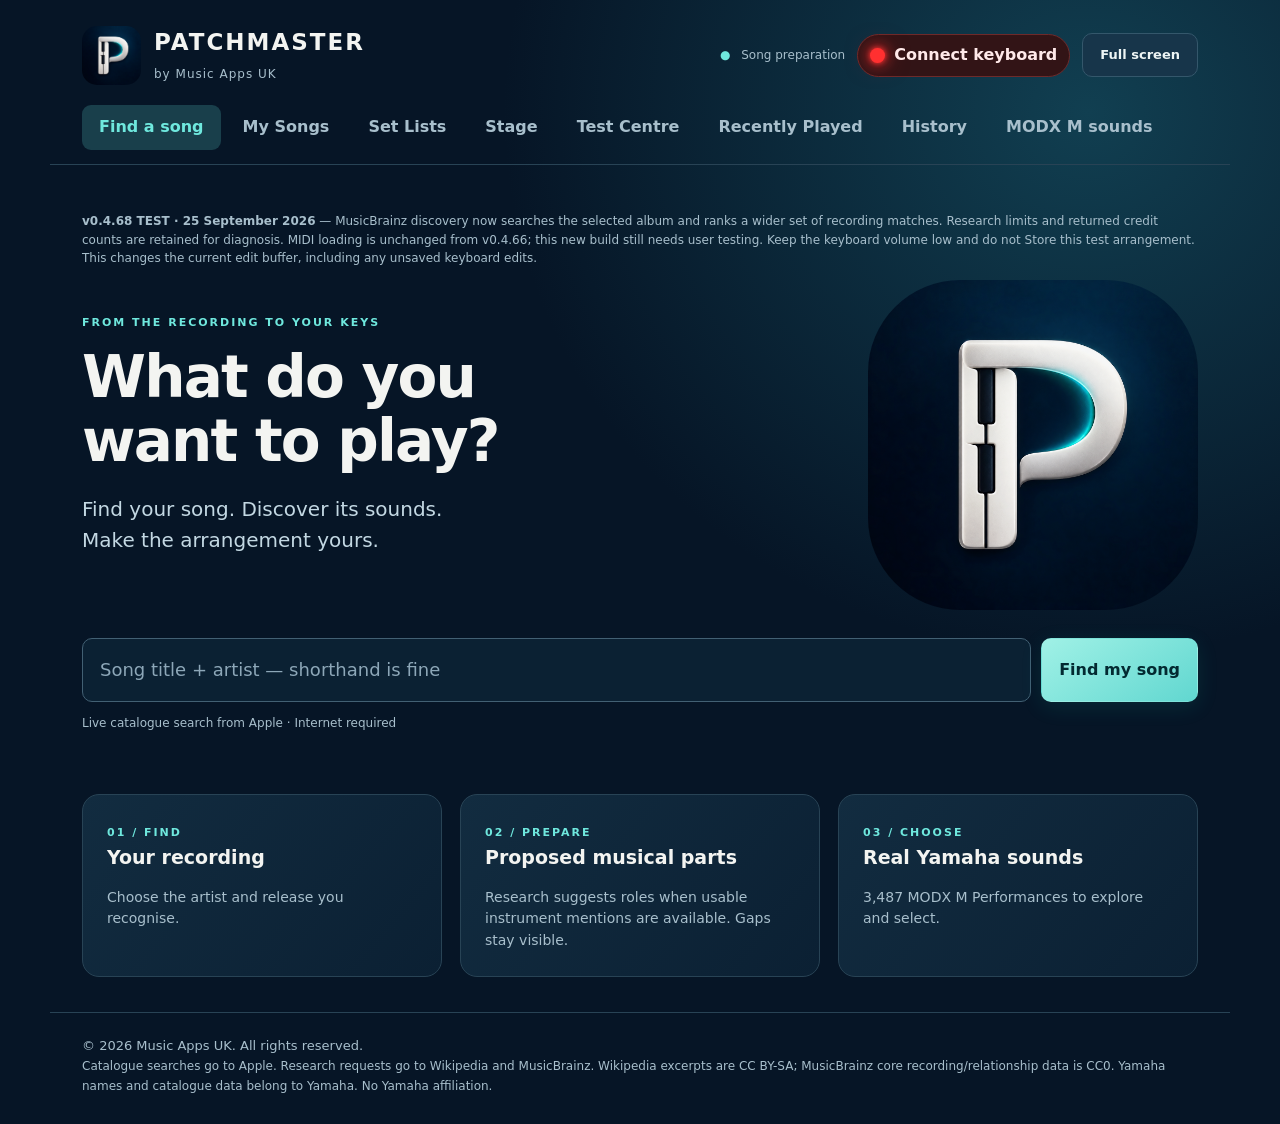
==== index.html @ 02b56b10 "Add files via upload" ====
<!doctype html>
<html lang="en"><!-- PatchMaster canonical live entry point --><head><meta name="patchmaster-build" content="0.4.68-test"><meta charset="utf-8"><meta name="viewport" content="width=device-width,initial-scale=1"><meta name="theme-color" content="#061526"><title>PatchMaster</title><link rel="icon" href="[data-uri]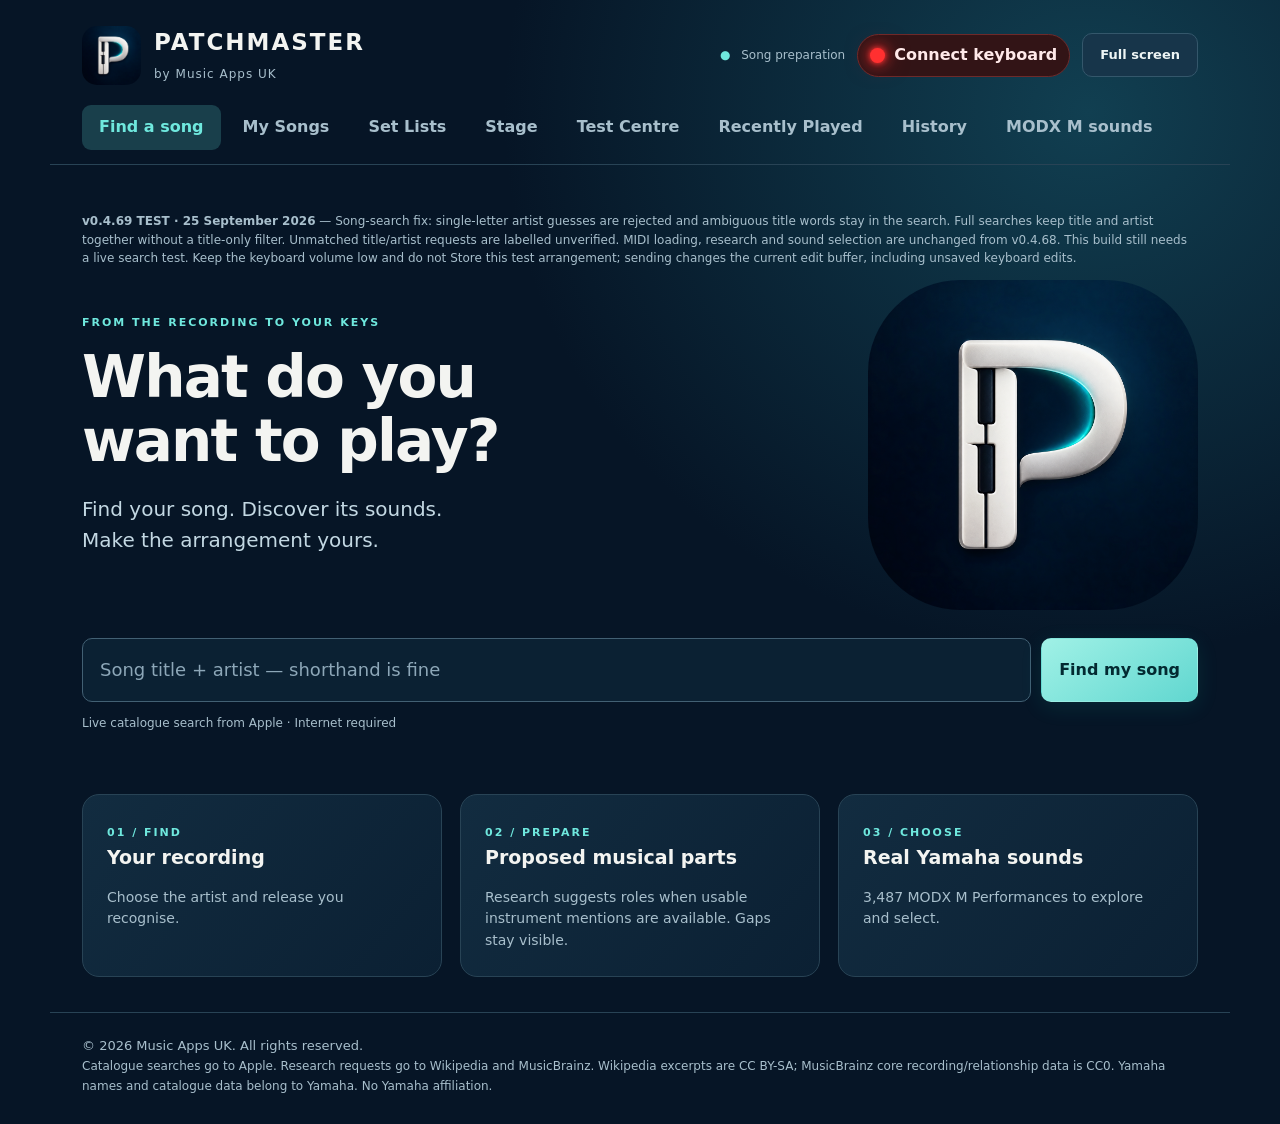
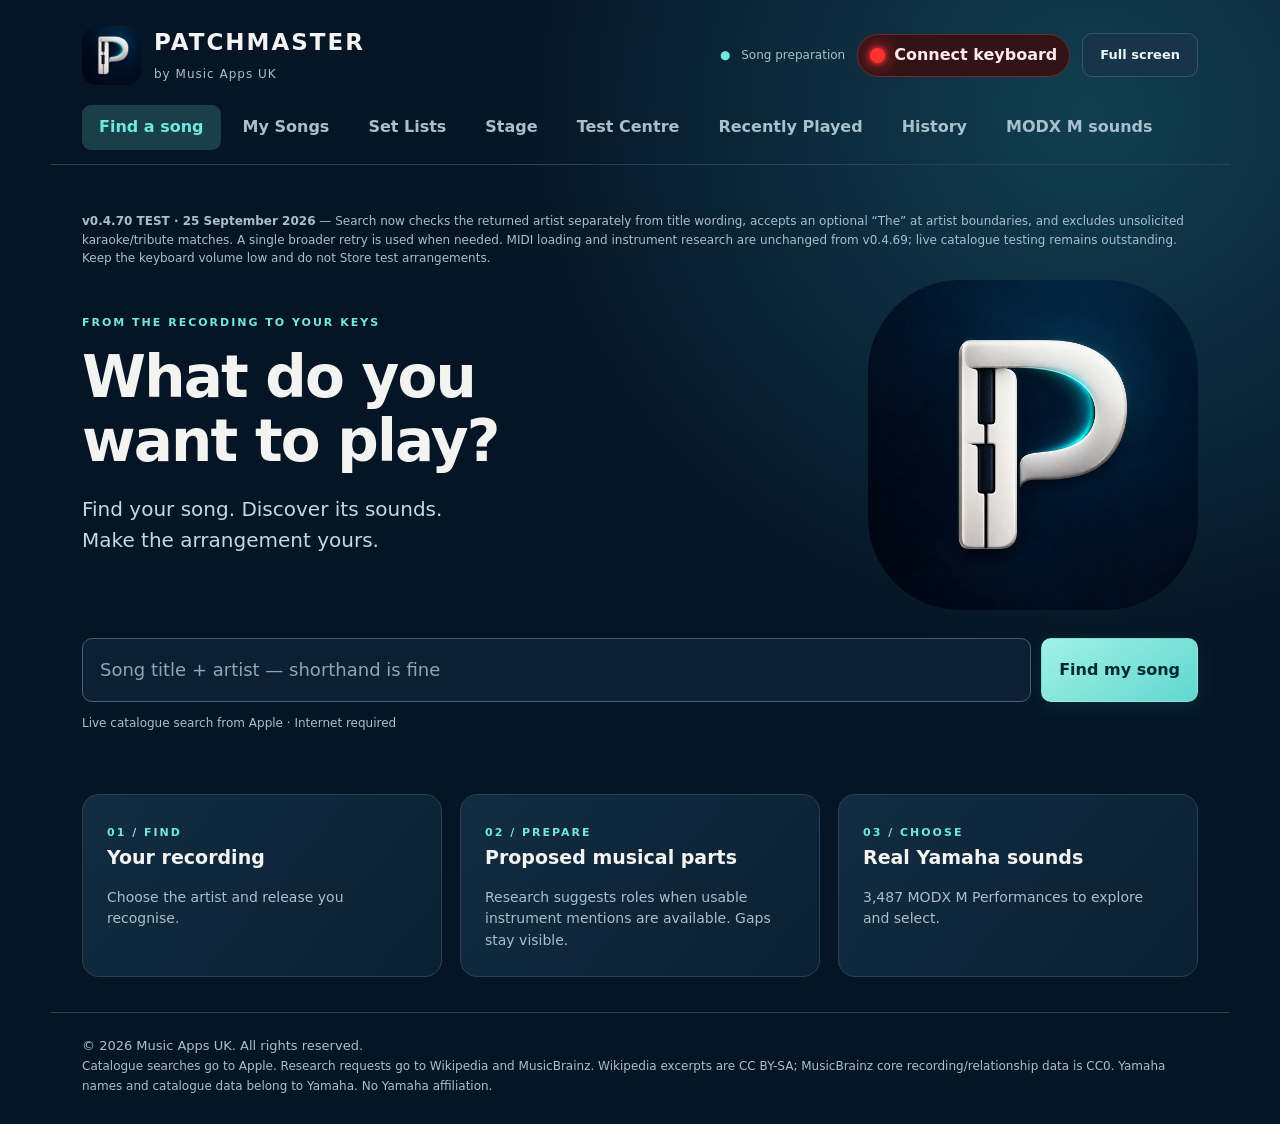
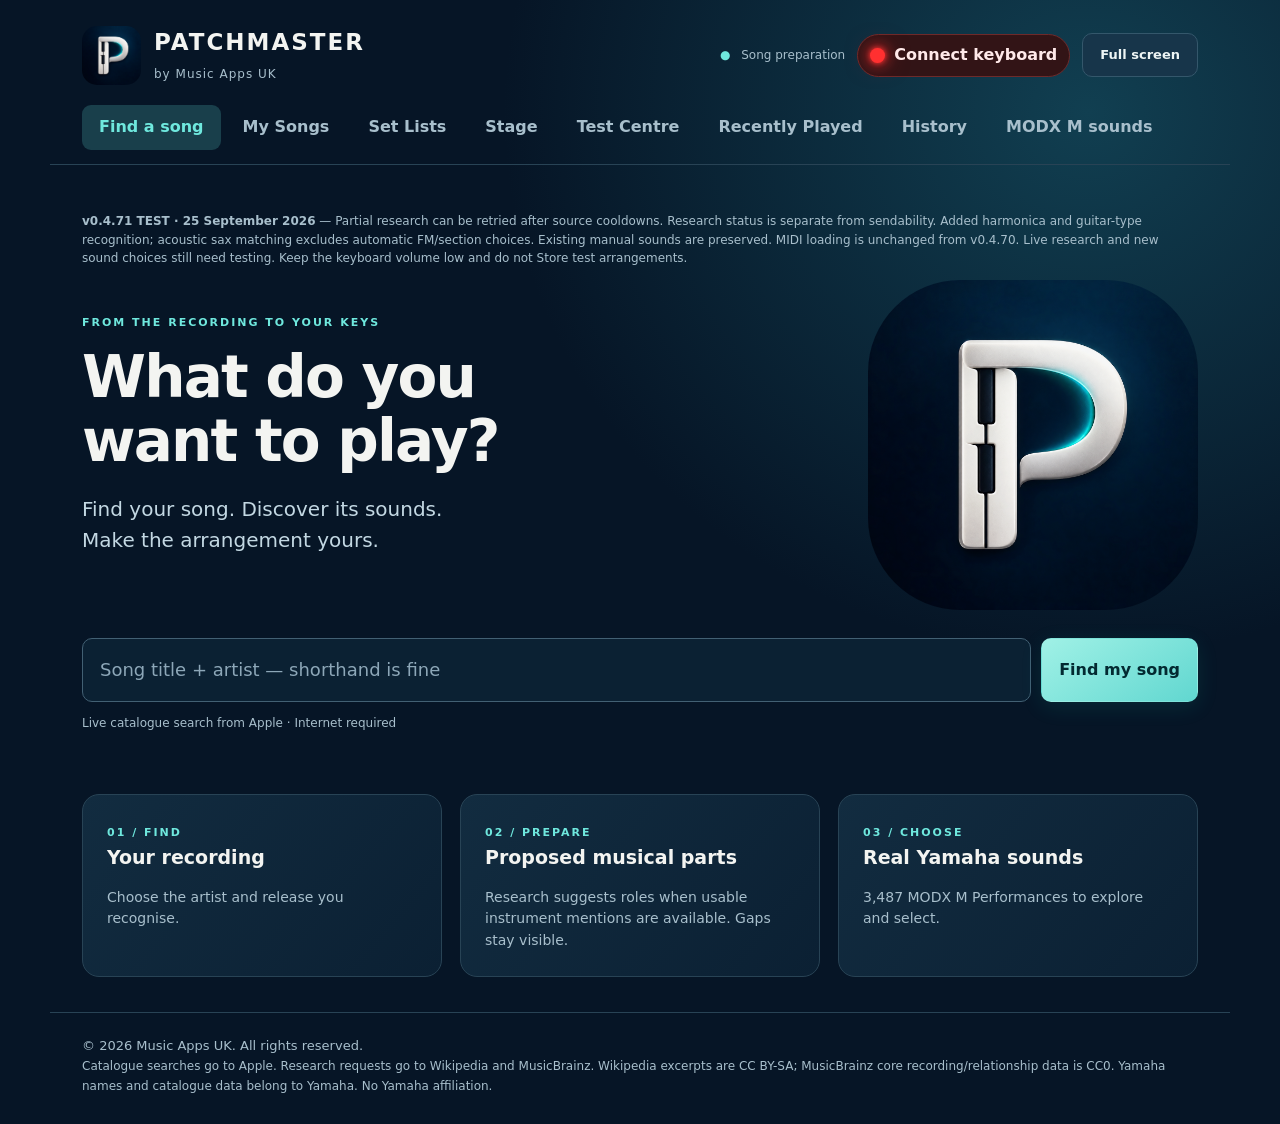
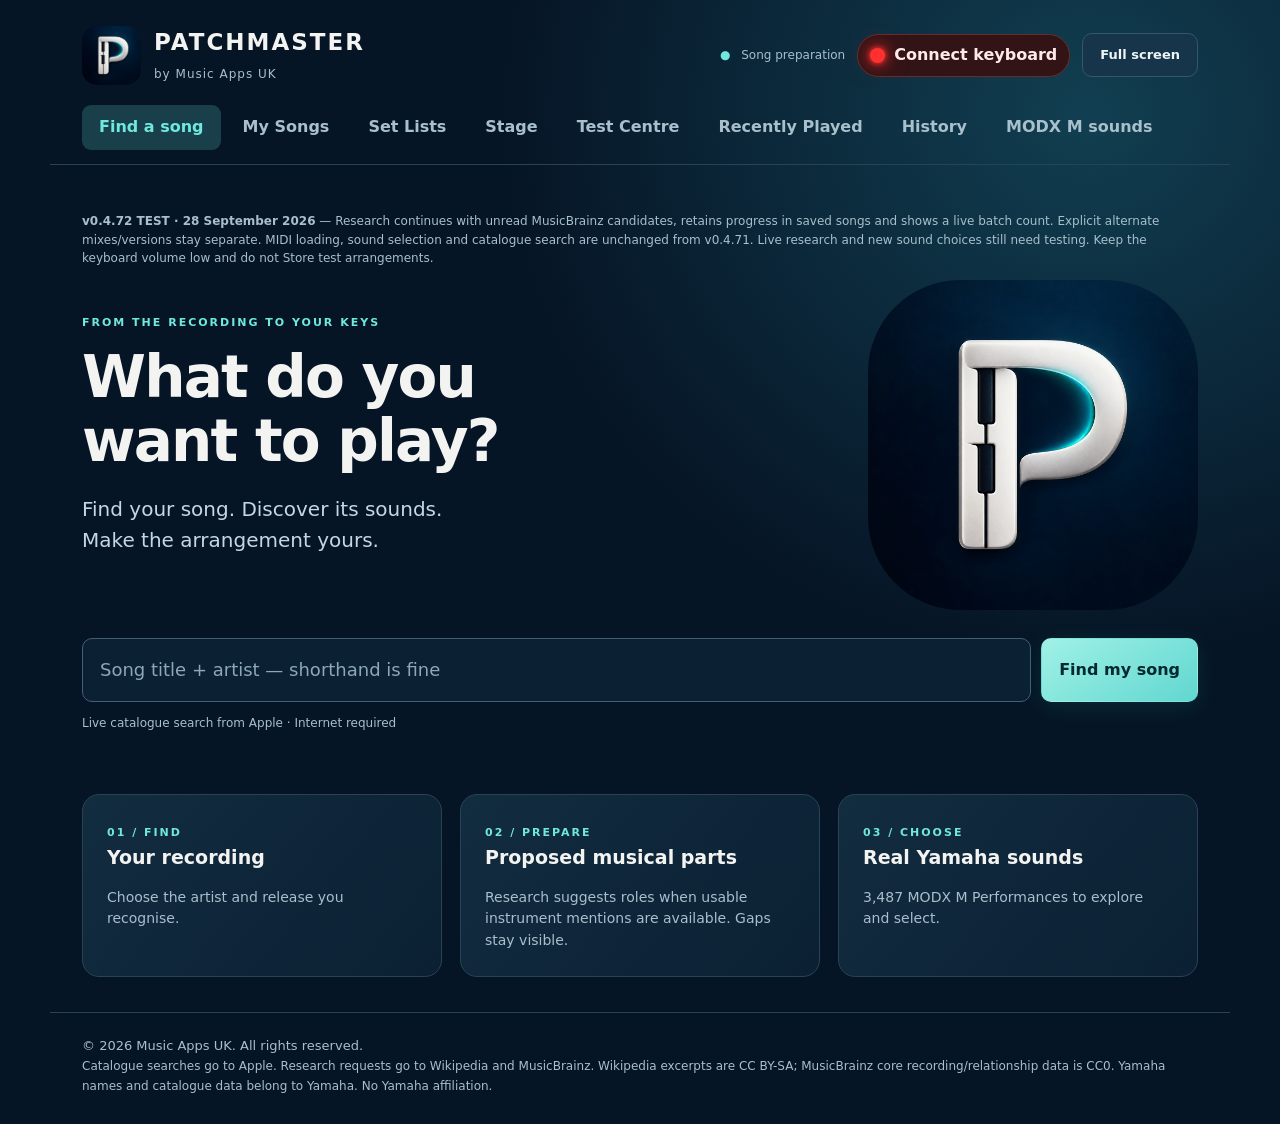
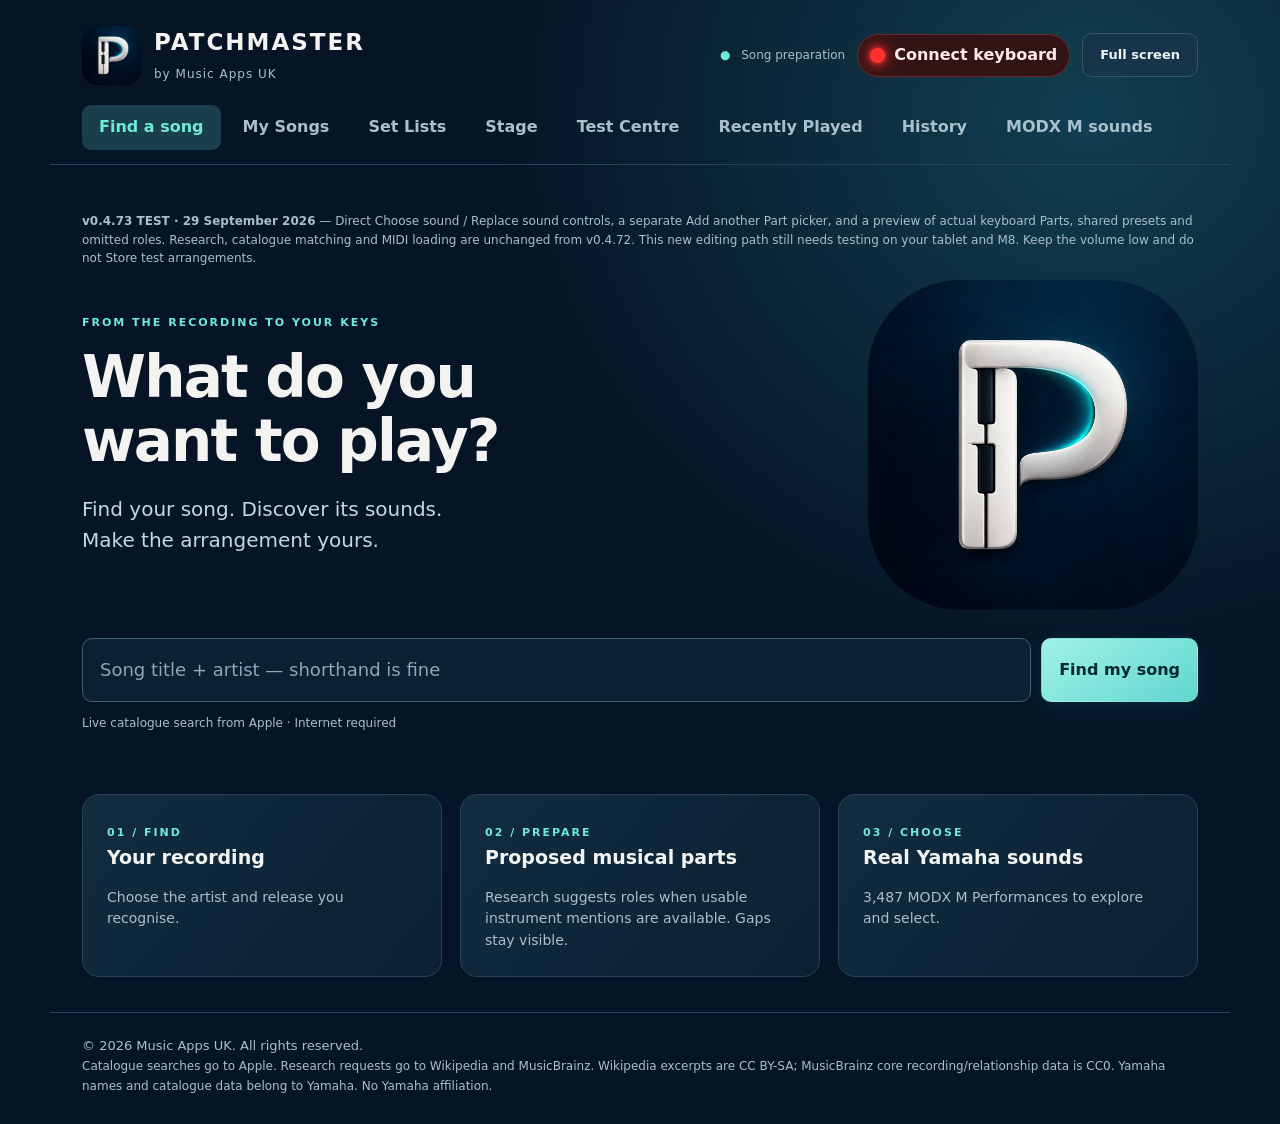
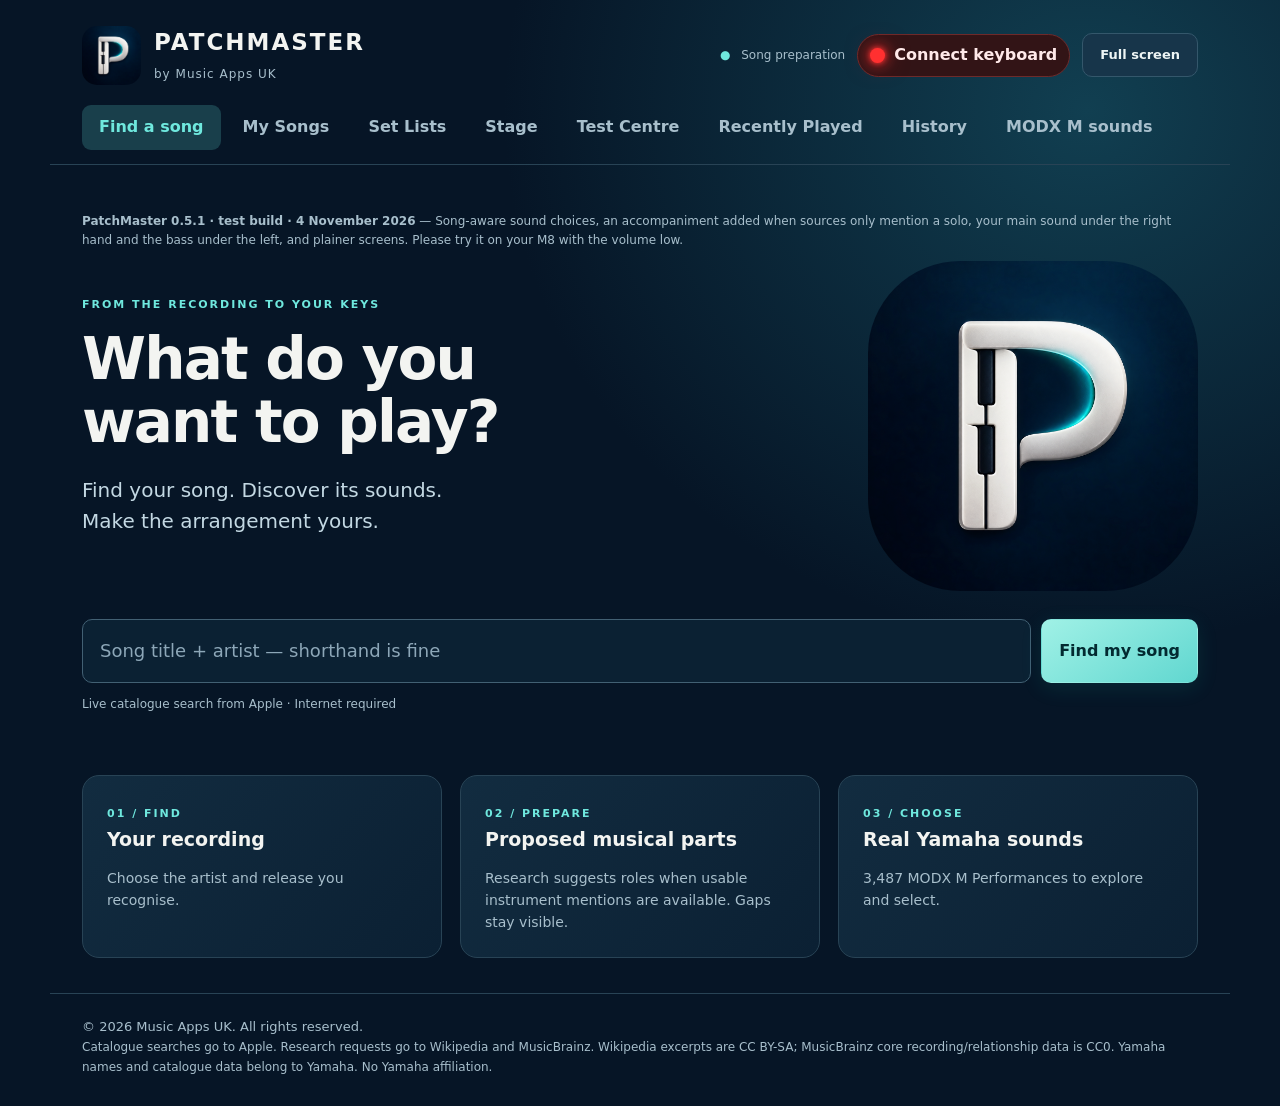
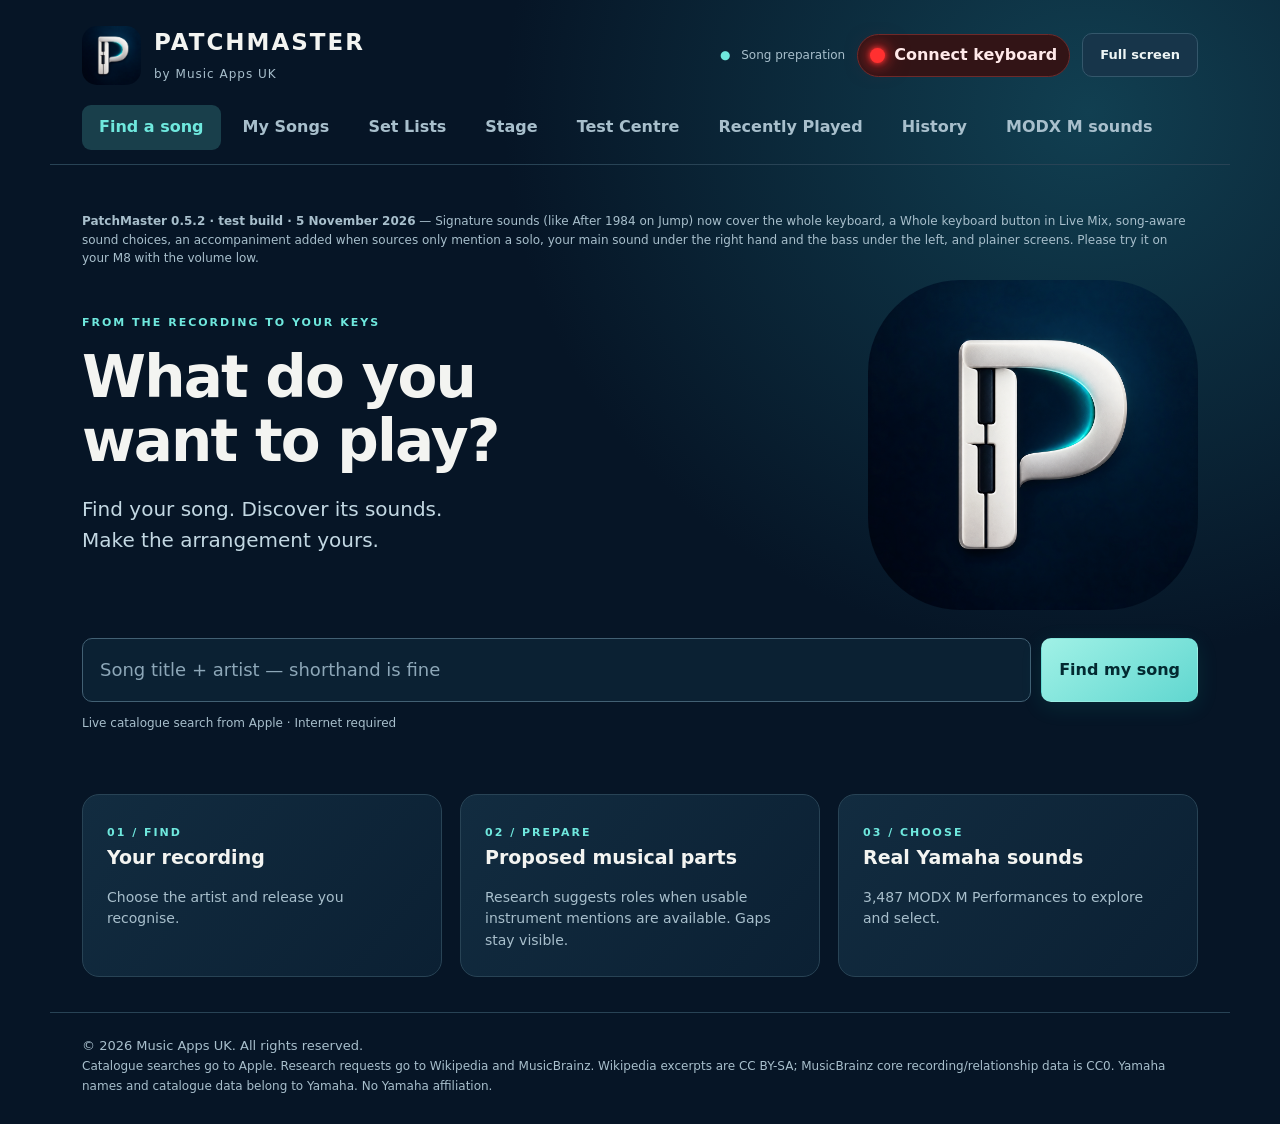
